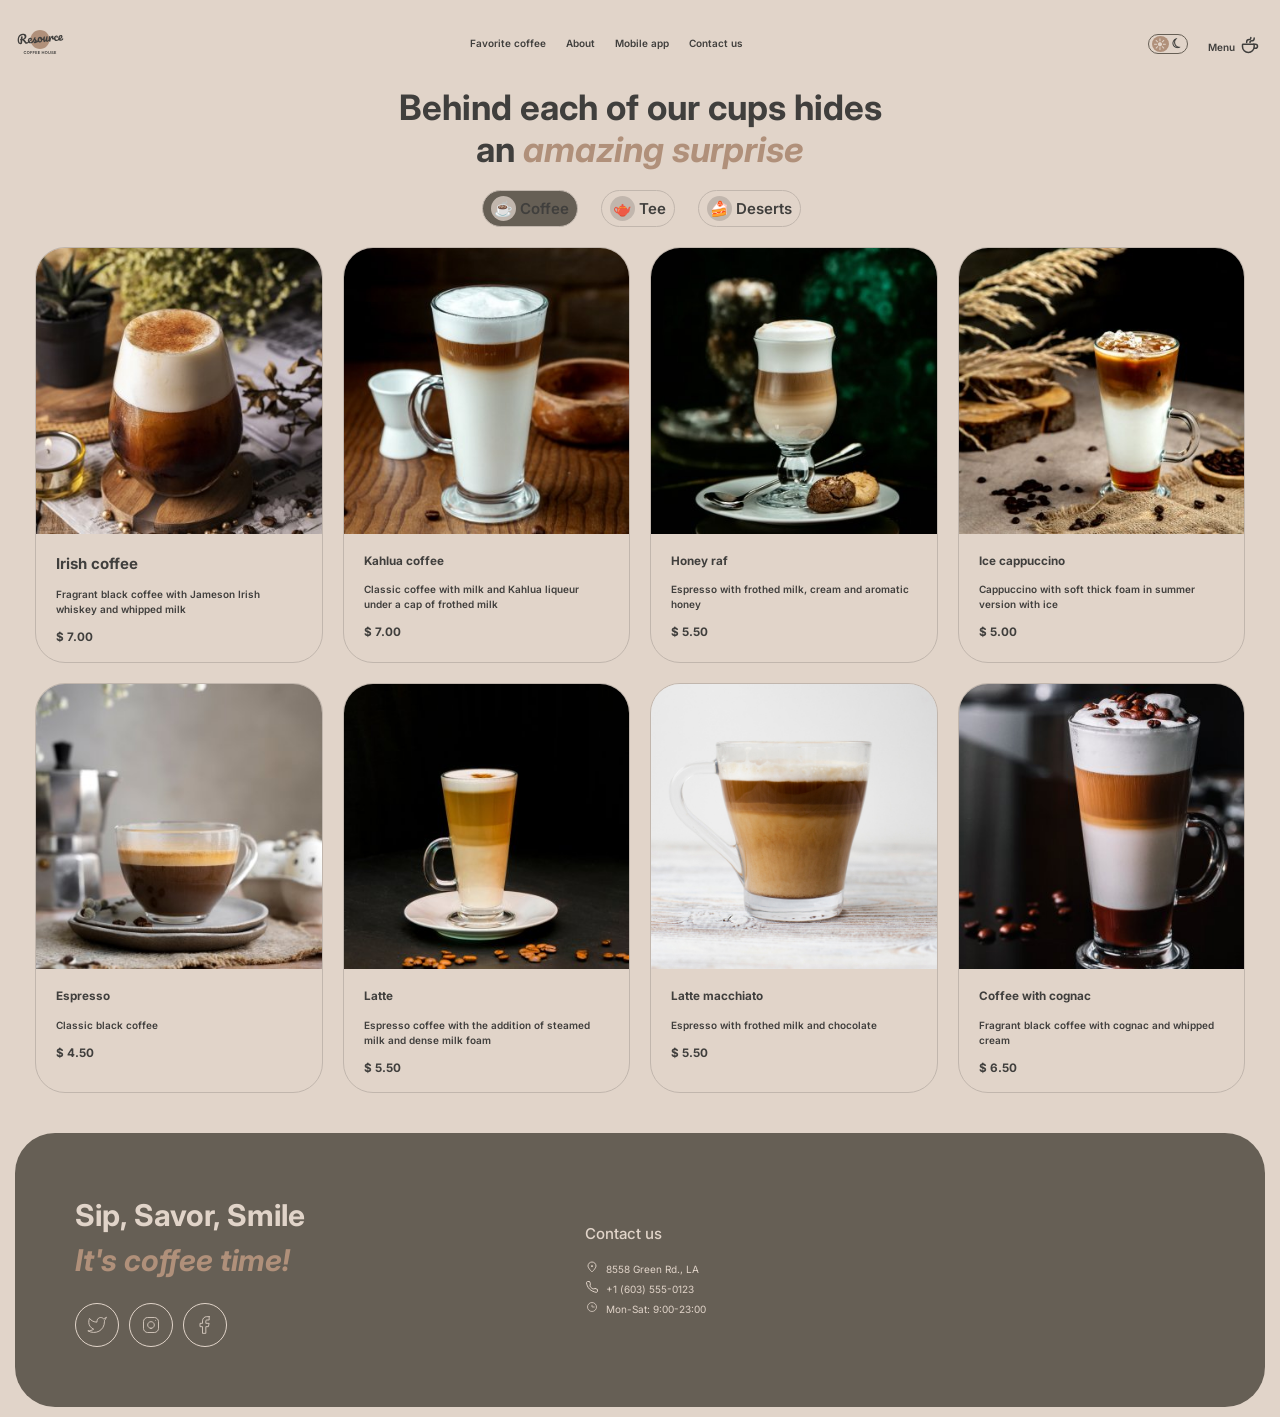
==== pages/menu.html @ b2b1013a "fix: W3 validation" ====
<!DOCTYPE html>
<html lang="en">

<head>
  <meta charset="UTF-8">
  <meta name="viewport" content="width=device-width, initial-scale=1.0">

  <link rel="icon" sizes="32x32" href="../favicon.png" type="image/svg+xml">

  <link rel="alternate icon" href="../favicon.png" type="image/x-icon">

  <link rel="apple-touch-icon" sizes="52x52" href="../assets/icons/apple-touch-icon.png">

  <link href="https://fonts.googleapis.com/css?family=Inter" rel="stylesheet" type="text/css">
  <link rel="stylesheet" href="style.css">

  <script src="../js/theme.js" defer></script>
  <script src="index.js" defer></script>

  <title>Landing page menu</title>
  <script>
    if (localStorage.getItem('site-theme') === 'dark') {
      document.documentElement.classList.add('dark-theme');
    }
  </script>
</head>

<body>

  <header class="header">
    <input type="checkbox" id="mobile-menu-bth" class="menu__mobile--input">

    <label for="mobile-menu-bth" class="menu__mobile--btn">
      <span class="menu__mobile--icon">&nbsp;</span>
    </label>
    <span class="menu__mobile--background">&nbsp;</span>

    <div class="header__container">
      <div class="logo">
        <a href="../index.html" class="logo__icon" aria-label="Logo"></a>
      </div>
      <nav class="nav">
        <ul class="nav__list">
          <li><a href="../index.html#favorite">Favorite coffee</a></li>
          <li><a href="../index.html#about">About</a></li>
          <li><a href="../index.html#mobile">Mobile app</a></li>
          <li><a href="#contact">Contact us</a></li>
        </ul>

      </nav>
      <div class="header__button__container">
        <div class="theme-switcher">
          <input type="checkbox" id="theme-toggle" class="theme-switcher__input">
          <label for="theme-toggle" class="theme-switcher__label">
            <span class="theme-switcher__icon theme-switcher__icon--sun">
              &#9728;
            </span>
            <span class="theme-switcher__icon theme-switcher__icon--moon">
              &#9789;
            </span>
          </label>
        </div>

        <a href="../pages/menu.html" class="btn-menu">Menu</a>
      </div>
    </div>
  </header>

  <main>
    <section class="menu">
      <h1 class="u-text-xl menu--title">
        Behind each of our cups hides an
        <span class="u-accent">amazing surprise</span>
      </h1>

      <nav class="menu__nav">
        <ul class="menu__nav--list" id="menu-nav">
          <li class="menu__nav--item">
            <input id="coffee-btn" type="radio" name="menu" checked class="menu__nav--input">
            <label for="coffee-btn" class="menu__nav--label">
              <span class="nav-icon">&#9749;</span>
              <span class="nav-text">Coffee</span>
            </label>
          </li>
          <li class="menu__nav--item">
            <input id="tee-btn" type="radio" name="menu" class="menu__nav--input">
            <label for="tee-btn" class="menu__nav--label">
              <span class="nav-icon">&#129750;</span>
              <span class="nav-text">Tee</span>
            </label>
          </li>
          <li class="menu__nav--item">
            <input id="desert-btn" type="radio" name="menu" class="menu__nav--input">
            <label for="desert-btn" class="menu__nav--label">
              <span class="nav-icon">&#127856;</span>
              <span class="nav-text">Deserts</span>
            </label>
          </li>
        </ul>
      </nav>

      <div class="menu__container">
        <div class="menu__list" id="coffee-list">
          <ul class="cards--list">
            <li class="card">
              <img src="../assets/images/coffee-1.jpg" alt="coffee image 1" loading="lazy" class="card--img">
              <div class="text--container">
                <h2 class="card--name">
                  Irish coffee
                </h2>
                <p class="card--description">
                  Fragrant black coffee with Jameson Irish whiskey and whipped milk
                </p>
                <h3 class="card--price">$ 7.00</h3>
              </div>
            </li>

            <li class="card">
              <img src="../assets/images/coffee-2.jpg" alt="coffee image 2" loading="lazy" class="card--img">

              <div class="text--container">
                <h3 class="card--name">
                  Kahlua coffee
                </h3>
                <p class="card--description">
                  Classic coffee with milk and Kahlua liqueur under a cap of frothed milk
                </p>
                <h3 class="card--price">$ 7.00</h3>
              </div>
            </li>

            <li class="card">
              <img src="../assets/images/coffee-3.jpg" alt="coffee image 3" loading="lazy" class="card--img">
              <div class="text--container">
                <h3 class="card--name">
                  Honey raf
                </h3>
                <p class="card--description">
                  Espresso with frothed milk, cream and aromatic honey
                </p>
                <h3 class="card--price">$ 5.50</h3>
              </div>
            </li>

            <li class="card">
              <img src="../assets/images/coffee-4.jpg" alt="coffee image 4" loading="lazy" class="card--img">
              <div class="text--container">
                <h3 class="card--name">
                  Ice cappuccino
                </h3>
                <p class="card--description">
                  Cappuccino with soft thick foam in summer version with ice
                </p>
                <h3 class="card--price">$ 5.00</h3>
              </div>
            </li>

            <li class="card">
              <img src="../assets/images/coffee-5.jpg" alt="coffee image 5" loading="lazy" class="card--img">
              <div class="text--container">
                <h3 class="card--name">
                  Espresso
                </h3>
                <p class="card--description">
                  Classic black coffee
                </p>
                <h3 class="card--price">$ 4.50</h3>
              </div>
            </li>

            <li class="card">
              <img src="../assets/images/coffee-6.jpg" alt="coffee image 6" loading="lazy" class="card--img">
              <div class="text--container">
                <h3 class="card--name">
                  Latte
                </h3>
                <p class="card--description">
                  Espresso coffee with the addition of steamed milk and dense milk foam
                </p>
                <h3 class="card--price">$ 5.50</h3>
              </div>
            </li>

            <li class="card">
              <img src="../assets/images//coffee-7.jpg" alt="coffee image 7" loading="lazy" class="card--img">
              <div class="text--container">
                <h3 class="card--name">
                  Latte macchiato
                </h3>
                <p class="card--description">
                  Espresso with frothed milk and chocolate
                </p>
                <h3 class="card--price">$ 5.50</h3>
              </div>
            </li>

            <li class="card">
              <img src="../assets/images/coffee-8.jpg" alt="coffee image 8" loading="lazy" class="card--img">
              <div class="text--container">
                <h3 class="card--name">
                  Coffee with cognac
                </h3>
                <p class="card--description">
                  Fragrant black coffee with cognac and whipped cream
                </p>
                <h3 class="card--price">$ 6.50</h3>
              </div>
            </li>

          </ul>
        </div>
        <div class="menu__list" id="tee-list">
          <ul class="cards--list" id="cards-tee-list">
            <li class="card">
              <img src="../assets/images/tea-1.png" alt="Tee image 1" loading="lazy" class="card--img">
              <div class="text--container">
                <h3 class="card--name">
                  Moroccan
                </h3>
                <p class="card--description">
                  Fragrant black tea with the addition of tangerine, cinnamon, honey, lemon and mint
                </p>
                <h3 class="card--price">$ 4.50</h3>
              </div>
            </li>

            <li class="card">
              <img src="../assets/images/tea-2.png" alt="Tee image 2" loading="lazy" class="card--img">
              <div class="text--container">
                <h3 class="card--name">
                  Ginger
                </h3>
                <p class="card--description">
                  Original black tea with fresh ginger, lemon and honey
                </p>
                <h3 class="card--price">$ 5.00</h3>
              </div>
            </li>

            <li class="card">
              <img src="../assets/images/tea-3.png" alt="Tee image 3" loading="lazy" class="card--img">
              <div class="text--container">
                <h3 class="card--name">
                  Cranberry
                </h3>
                <p class="card--description">
                  Invigorating black tea with cranberry and honey
                </p>
                <h3 class="card--price">$ 5.50</h3>
              </div>
            </li>

            <li class="card">
              <img src="../assets/images/tea-4.png" alt="Tee image 4" loading="lazy" class="card--img">
              <div class="text--container">
                <h3 class="card--name">
                  Sea buckthorn
                </h3>
                <p class="card--description">
                  Toning sweet black tea with sea buckthorn, fresh thyme and cinnamon
                </p>
                <h3 class="card--price">$ 5.50</h3>
              </div>
            </li>

          </ul>
        </div>
        <div class="menu__list" id="desserts-list">
          <ul class="cards--list" id="cards-desserts-list">
            <li class="card">
              <img src="../assets/images/dessert-1.png" alt="Dessert image 1" loading="lazy" class="card--img">
              <div class="text--container">
                <h3 class="card--name">
                  Marble cheesecake
                </h3>
                <p class="card--description">
                  Philadelphia cheese with lemon zest on a light sponge cake and red currant jam
                </p>
                <h3 class="card--price">$ 3.50</h3>
              </div>
            </li>

            <li class="card">
              <img src="../assets/images/dessert-2.png" alt="Dessert image 2" loading="lazy" class="card--img">
              <div class="text--container">
                <h3 class="card--name">
                  Red velvet
                </h3>
                <p class="card--description">
                  Layer cake with cream cheese frosting
                </p>
                <h3 class="card--price">$ 4.00</h3>
              </div>
            </li>

            <li class="card">
              <img src="../assets/images/dessert-3.png" alt="Dessert image 3" loading="lazy" class="card--img">
              <div class="text--container">
                <h3 class="card--name">
                  Cheesecakes
                </h3>
                <p class="card--description">
                  Soft cottage cheese pancakes with sour cream and fresh berries and sprinkled with powdered sugar
                </p>
                <h3 class="card--price">$ 4.50</h3>
              </div>
            </li>

            <li class="card">
              <img src="../assets/images/dessert-4.png" alt="Dessert image 4" loading="lazy" class="card--img">
              <div class="text--container">
                <h3 class="card--name">
                  Creme brulee
                </h3>
                <p class="card--description">
                  Delicate creamy dessert in a caramel basket with wild berries
                </p>
                <h3 class="card--price">$ 4.00</h3>
              </div>
            </li>

            <li class="card">
              <img src="../assets/images/dessert-5.png" alt="Dessert image 5" loading="lazy" class="card--img">
              <div class="text--container">
                <h3 class="card--name">
                  Pancakes
                </h3>
                <p class="card--description">
                  Tender pancakes with strawberry jam and fresh strawberries
                </p>
                <h3 class="card--price">$ 4.50</h3>
              </div>
            </li>

            <li class="card">
              <img src="../assets/images/dessert-6.png" alt="Dessert image 6" loading="lazy" class="card--img">
              <div class="text--container">
                <h3 class="card--name">
                  Honey cake
                </h3>
                <p class="card--description">
                  Classic honey cake with delicate custard
                </p>
                <h3 class="card--price">$ 4.50</h3>
              </div>
            </li>

            <li class="card">
              <img src="../assets/images/dessert-7.png" alt="Dessert image 7" loading="lazy" class="card--img">
              <div class="text--container">
                <h3 class="card--name">
                  Chocolate cake
                </h3>
                <p class="card--description">
                  Cake with hot chocolate filling and nuts with dried apricots
                </p>
                <h3 class="card--price">$ 5.50</h3>
              </div>
            </li>

            <li class="card">
              <img src="../assets/images/dessert-8.png" alt="Dessert image 8" loading="lazy" class="card--img">
              <div class="text--container">
                <h3 class="card--name">
                  Black forest
                </h3>
                <p class="card--description">
                  A combination of thin sponge cake with cherry jam and light chocolate mousse
                </p>
                <h3 class="card--price">$ 6.50</h3>
              </div>
            </li>

          </ul>
        </div>
        <button class="btn load--more" type="button" id="load-more">
          <span>
            &nbsp;
          </span>
        </button>
      </div>
    </section>

    <section class="modal__container" id="modal-container">
      <span class="modal__background">&nbsp;</span>
      <div id="modal" class="modal">
        <img class="modal-img" src="../assets/images/dessert-7.png" loading="lazy" alt="Dessert img">
        <div class="modal__description">
          <h2 class="u-text-l modal--title"> Black forest</h2>
          <p class="u-text-m modal-text">A combination of thin sponge cake with cherry jam and light chocolate mousse
          </p>

          <div class="size">
            <p class="u-text-m size-title">Size</p>
            <div class="size-buttons">
              <input type="radio" name="size" id="small-size" class="modal__radio-btn" checked>
              <label for="small-size" class="modal__radio-label">
                <span class="value">s</span>
                <span class="type">
                  200 ml
                </span>
              </label>
              <input type="radio" name="size" id="medium-size" class="modal__radio-btn">
              <label for="medium-size" class="modal__radio-label">
                <span class="value">m</span>
                <span class="type">300 ml</span>
              </label>
              <input type="radio" name="size" id="large-size" class="modal__radio-btn">
              <label for="large-size" class="modal__radio-label">
                <span class="value">l</span>
                <span class="type">400 ml</span>
              </label>
            </div>
          </div>

          <div class="addtives">
            <p class="u-text-m additives-title">Additives</p>
            <div class="additives-buttons">
              <input type="radio" name="additives" id="sugar" class="modal__radio-btn" checked>
              <label for="sugar" class="modal__radio-label">
                <span class="value">1</span>
                <span class="type">Sugar</span>
              </label>
              <input type="radio" name="additives" id="lemon" class="modal__radio-btn">
              <label for="lemon" class="modal__radio-label">
                <span class="value">2</span>
                <span class="type">Lemon</span>
              </label>
              <input type="radio" name="additives" id="syrup" class="modal__radio-btn">
              <label for="syrup" class="modal__radio-label">
                <span class="value">3</span>
                <span class="type">Syrup</span>
              </label>
            </div>
          </div>

          <div class="total">
            <h2 class="u-text-l totla--title">Total:</h2>
            <h2 class="u-text-l total--price">$3.50</h2>
          </div>

          <div class="info">
            <span class="info-mark">i</span>
            <p class="info--text">
              The cost is not final. Download our mobile app to see the final price and place your order. Earn loyalty
              points and enjoy your favorite coffee with up to 20% discount.
            </p>
          </div>
          <button class="bth btn-close">Close</button>
        </div>

      </div>
    </section>
  </main>



  <footer class="footer" id="footer">
    <div class="footer__container" id="contact">
      <div class="footer__brand">
        <div class="footer__slogan">
          <h2 class="footer__title"> Sip, Savor, Smile</h2>
          <h2 class="footer__title">
            <strong class="u-accent">It's coffee time!</strong>
          </h2>
        </div>
        <div class="footer__socials">
          <a href="https://twitter.com" target="_blank" class="footer__socials--twitter" aria-label="Twitter"></a>

          <a href="https://instagram.com" target="_blank" class="footer__socials--instagram" aria-label="Instagram"></a>

          <a href="https://facebook.com" target="_blank" class="footer__socials--facebook" aria-label="Facebook"></a>
        </div>
      </div>

      <div class="footer__contacts">
        <h3 class="footer__contacts--title">Contact us</h3>

        <div class="footer__contacts--list">
          <a href="https://maps.app.goo.gl/gk7T9Ak3BX2JQmJ17" target="_blank" class="footer__contacts--map">
            <span class="contact">8558 Green Rd., LA</span>
          </a>

          <a href="tel:+16035550123" class="footer__contacts--tel">
            <span class="contact">+1 (603) 555-0123</span>
          </a>

          <h3 class="footer__contacts--time">
            <span class="contact">Mon-Sat: 9:00-23:00</span>
          </h3>
        </div>
      </div>
    </div>
  </footer>
</body>

</html>
---- pages/style.css ----
@import "../css/reset.css";

@import "../css/variables.css";
@import "../css/utilities.css";
@import "../css/layout.css";


@import "../css/header.css";

@import "../css/footer.css";

.menu {
  text-align: center;

  .menu--title {
    width: 40%;
    margin: 2rem auto;

    @media screen and (min-width: 1600px) {
      width: 30%;
    }

    @media screen and (max-width: 48em) {
      width: 60%;
    }

    @media screen and (max-width: 28em) {
      width: 80%;
    }
  }
}

.menu__nav--input {
  width: 0;
  opacity: 0;
  
  &:checked + .menu__nav--label {
    background-color: var(--color-bg-container);
  }
}

.menu__nav--label {
  display: inline-block;
  cursor: pointer;
  font-size: 1.5rem;
  padding: 1rem .8rem;
  border: 1px solid var(--color-border-primary);
  border-radius: 3rem;
  line-height: 1;

  .nav-icon {
    background-color: var(--color-border-primary);
    padding: .3rem;
    border-radius: 50%;
  }

  transition: all .3s;

  &:hover {
    transform: translateY(-.2rem);
  }

  &:active {
    transform: translateY(.5rem);
  }
}


.menu__nav--list {
  display: flex;
  justify-content: center;
  gap: 2rem;
}

.menu__container {
  display: flex;
  overflow: hidden;
  margin-top: 2rem;
  margin-bottom: 4rem;
  position: relative;
}

.menu__list {
  display: flex;
  justify-content: center;
  align-items: flex-start;
  flex: 1 0 100%;

  .cards--list {
    display: flex;
    flex-wrap: wrap;
    align-content: flex-start;
    justify-content: center;
    width: 100%;
    gap: 2rem;
  }
}

.cards--list:nth-child(n) {
  @media screen and (max-width: 48em) {
    visibility: hidden;
  }
}

.card {
  width: 23%;
  border: 1px solid var(--color-border-primary);
  border-radius: 3rem;
  overflow: hidden;
  text-align: start;

  @media screen and (max-width: 48em) {
    width: 48%;
  }

  @media screen and (max-width: 33em) {
    width: auto;
  }
}

.card--img {
  width: 100%;
  object-fit: cover;
}

.text--container {
  display: flex;
  flex-direction: column;
  padding: 1.5rem 2rem;
  gap: 1.2rem
}

.item--name {
  font-size: 1.4rem;
}

.item--description {
  font-size: 1rem;
  font-weight: 400;
}

.load--more {
  display: none;

  @media screen and (max-width: 48em) {
    display: inline-block;
    position: absolute;
    width: 5rem;
    height: 5rem;
    bottom: 1rem;
    right: 50%;
    transform: translateX(50%);
    border: 1px solid var(--color-border-primary);
    border-radius: 100%;
    
    span {
      display: inline-block;
      width: 2.5rem;
      height: 2.5rem;
      border: 1px solid var(--color-border-primary);
      border-radius: 100%;
    
    }
    
    :hover {
      background-color: var(--color-bg-container);
    }
  }
}

.modal__container {
  display: none;
}
.modal__background {
  position: fixed;
  z-index: 1000;
  top: 0;
  left: 0;
  min-width: 100%;
  min-height: 100%;
  background-color: var(--color-bg-overlay);
}

.modal {
  position: fixed;
  z-index: 1001;
  top: 50%;
  left: 50%;
  background-color: var(--color-bg-container);
  max-width: 50%;
  max-height: 100%;
  transform: translate(-50%, -50%);
  border-radius: 2rem;
  overflow: hidden;
  box-shadow: .1rem .2rem .8rem var(--color-text-primary);
  padding: 1.6rem;
  display: flex;
  align-items: flex-start;
  gap: 1.6rem
}

.modal-img {
  display: inline-block;
  border-radius: 2rem;
  max-width: 40%;
  @media  screen and (max-width: 45em) {
    display: none;    
  }
}


.modal__description {
  display: flex;
  flex-direction: column;
  gap: 2rem;
}

.size-buttons,
.additives-buttons {
  display: flex;
  flex-wrap: wrap;
  width:100%;
  gap: 1.4rem;
  margin-top: 1.2rem

}

.modal__radio-btn {
  width:0;
  opacity: 0;
  position: absolute;
  top: -100rem;

  &+.modal__radio-label {
    display: flex;
    gap: 1.6rem;
    justify-content: space-around;
    align-items: center;
    line-height: 2;
    padding: 1.2rem;
    padding-left: .5rem;
    min-width: min-content;
    max-width: max-content;
    height: 4rem;
    border: 1px solid var(--color-border-primary);
    border-radius: 2rem;
    cursor: pointer;

    .value, .type {
      display: inline-block;
      font-size: 1.4rem;
      text-align: center;
      text-wrap: nowrap;
    }

    .value {
      text-transform: uppercase;
      width: 3rem;
      border-radius: 50%;
      background-color: var(--color-border-primary);
    }
  } 
  &:checked +.modal__radio-label {
    background-color: var(--color-bg-page);

    & .type {color:var(--color-text-inverse);}
    .value {background-color: var(--color-border-primary);}
  }
}

.total {
  display: flex;
  justify-content: space-between;
  border-bottom: 1px solid var(--color-border-primary);
  padding-bottom: 2rem;
}

.info {
  display: flex;
  margin-bottom: 1.2rem;
  gap: 1rem;

  .info-mark {
    display: inline-block;
    border: 1px solid var(--color-border-primary);
    border-radius: 100%;
    margin-top: -1rem;
    align-self: flex-start;
    display: inline-block;
    width: 4rem;
    height: 2.4rem;
    text-align: center;
    font-size: 1.4rem;
  }

  .info-text {
    font-size: 1.4rem;
    font-weight: 200;
  }
}

.btn-close {
  background-color: inherit;
  color:inherit;
  font-size: 1.6rem;
  font-weight: 600;
  border-radius: 3rem;
  height: 6rem;
  border: 2px solid var(--color-border-primary);
  transition: all .4s;

  &:hover{
    box-shadow: .2rem .3rem 2rem var(--color-border-primary);
    font-weight: 400;
  }

}
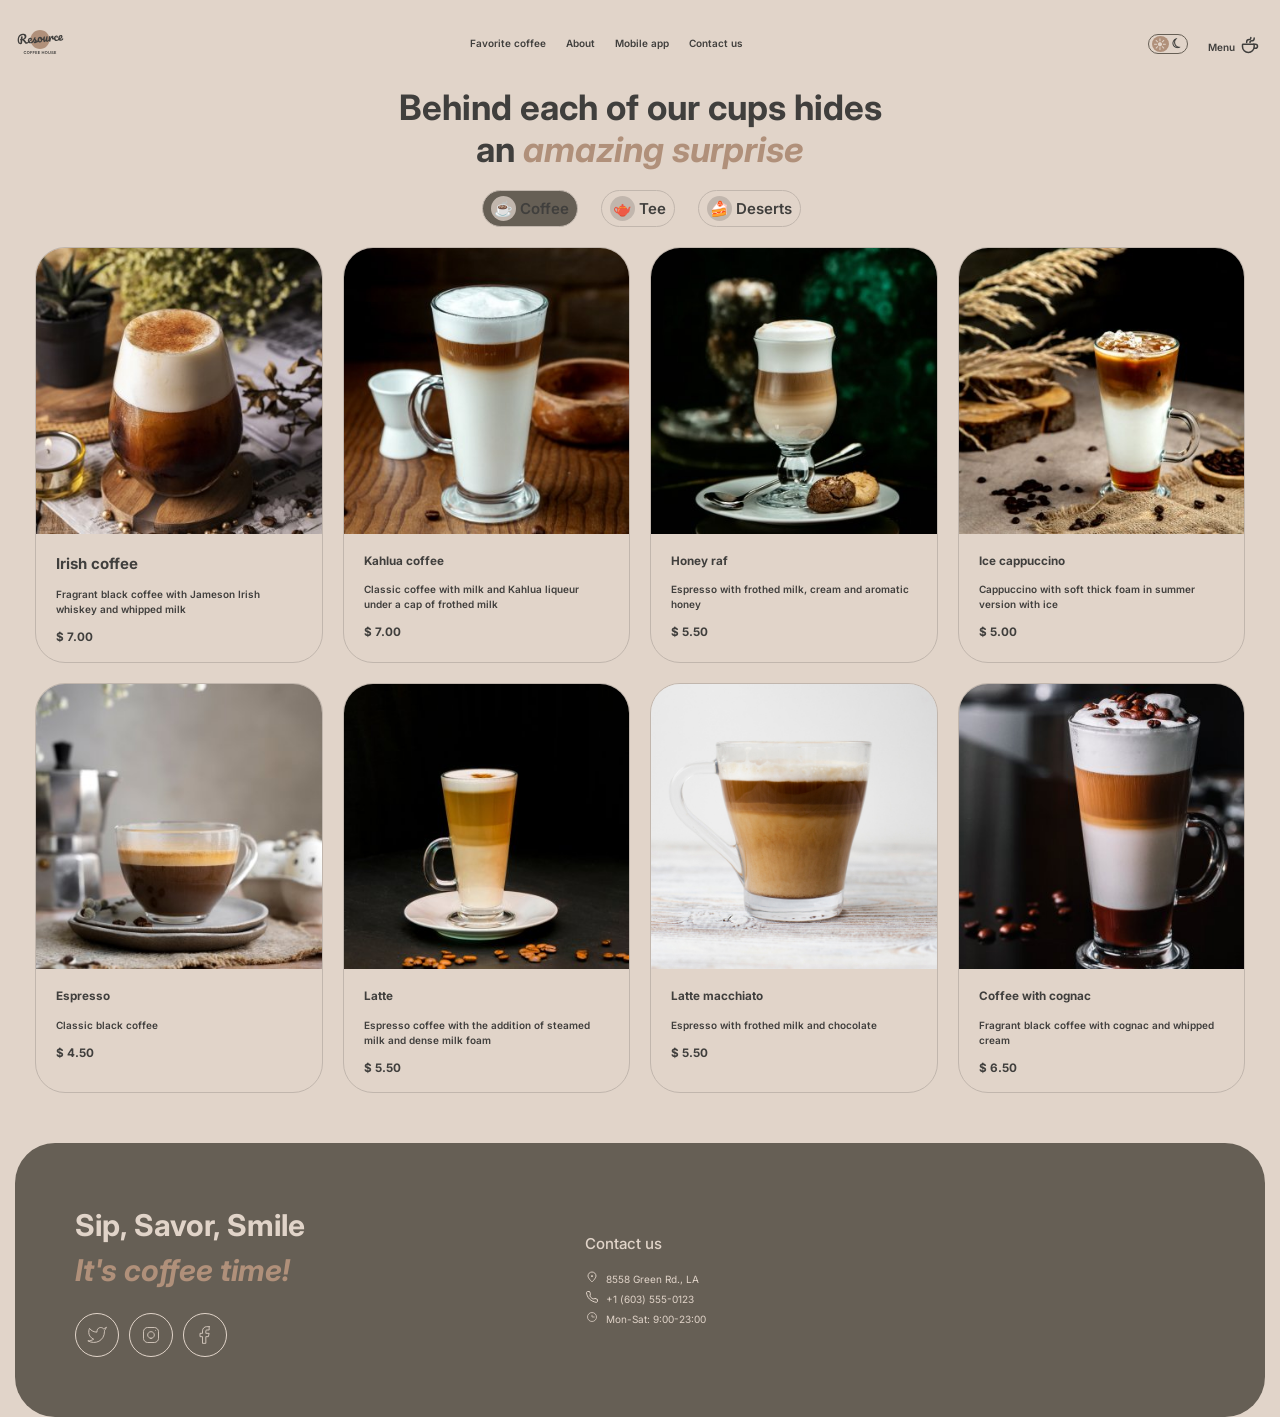
==== commit 7b80f2dc: "feat: implement menu category selection" ====
--- a/pages/menu.html
+++ b/pages/menu.html
@@ -15,7 +15,7 @@
   <link rel="stylesheet" href="style.css">
 
   <script src="../js/theme.js" defer></script>
-  <script src="index.js" defer></script>
+  <script src="../js/menu.js" defer></script>
 
   <title>Landing page menu</title>
   <script>
@@ -99,7 +99,7 @@
         </ul>
       </nav>
 
-      <div class="menu__container">
+      <div class="menu__container" id="menu__container">
         <div class="menu__list" id="coffee-list">
           <ul class="cards--list">
             <li class="card">
--- a/pages/style.css
+++ b/pages/style.css
@@ -74,10 +74,16 @@
 
 .menu__container {
   display: flex;
-  overflow: hidden;
+  overflow-x: auto;
+  scroll-behavior: smooth;
+  scrollbar-width: none; 
   margin-top: 2rem;
   margin-bottom: 4rem;
   position: relative;
+
+  &::-webkit-scrollbar {
+    display: none;
+  }
 }
 
 .menu__list {
@@ -96,9 +102,11 @@
   }
 }
 
-.cards--list:nth-child(n) {
+.cards--list > .card:nth-child(n+4) {
   @media screen and (max-width: 48em) {
     visibility: hidden;
+    width: 0;
+    height: 0;
   }
 }
 
@@ -108,6 +116,12 @@
   border-radius: 3rem;
   overflow: hidden;
   text-align: start;
+  cursor: pointer;
+  transition: all .2s;
+
+  &:hover {
+    transform: scale(.9);
+  }
 
   @media screen and (max-width: 48em) {
     width: 48%;
@@ -147,7 +161,7 @@
     position: absolute;
     width: 5rem;
     height: 5rem;
-    bottom: 1rem;
+    bottom: 0;
     right: 50%;
     transform: translateX(50%);
     border: 1px solid var(--color-border-primary);
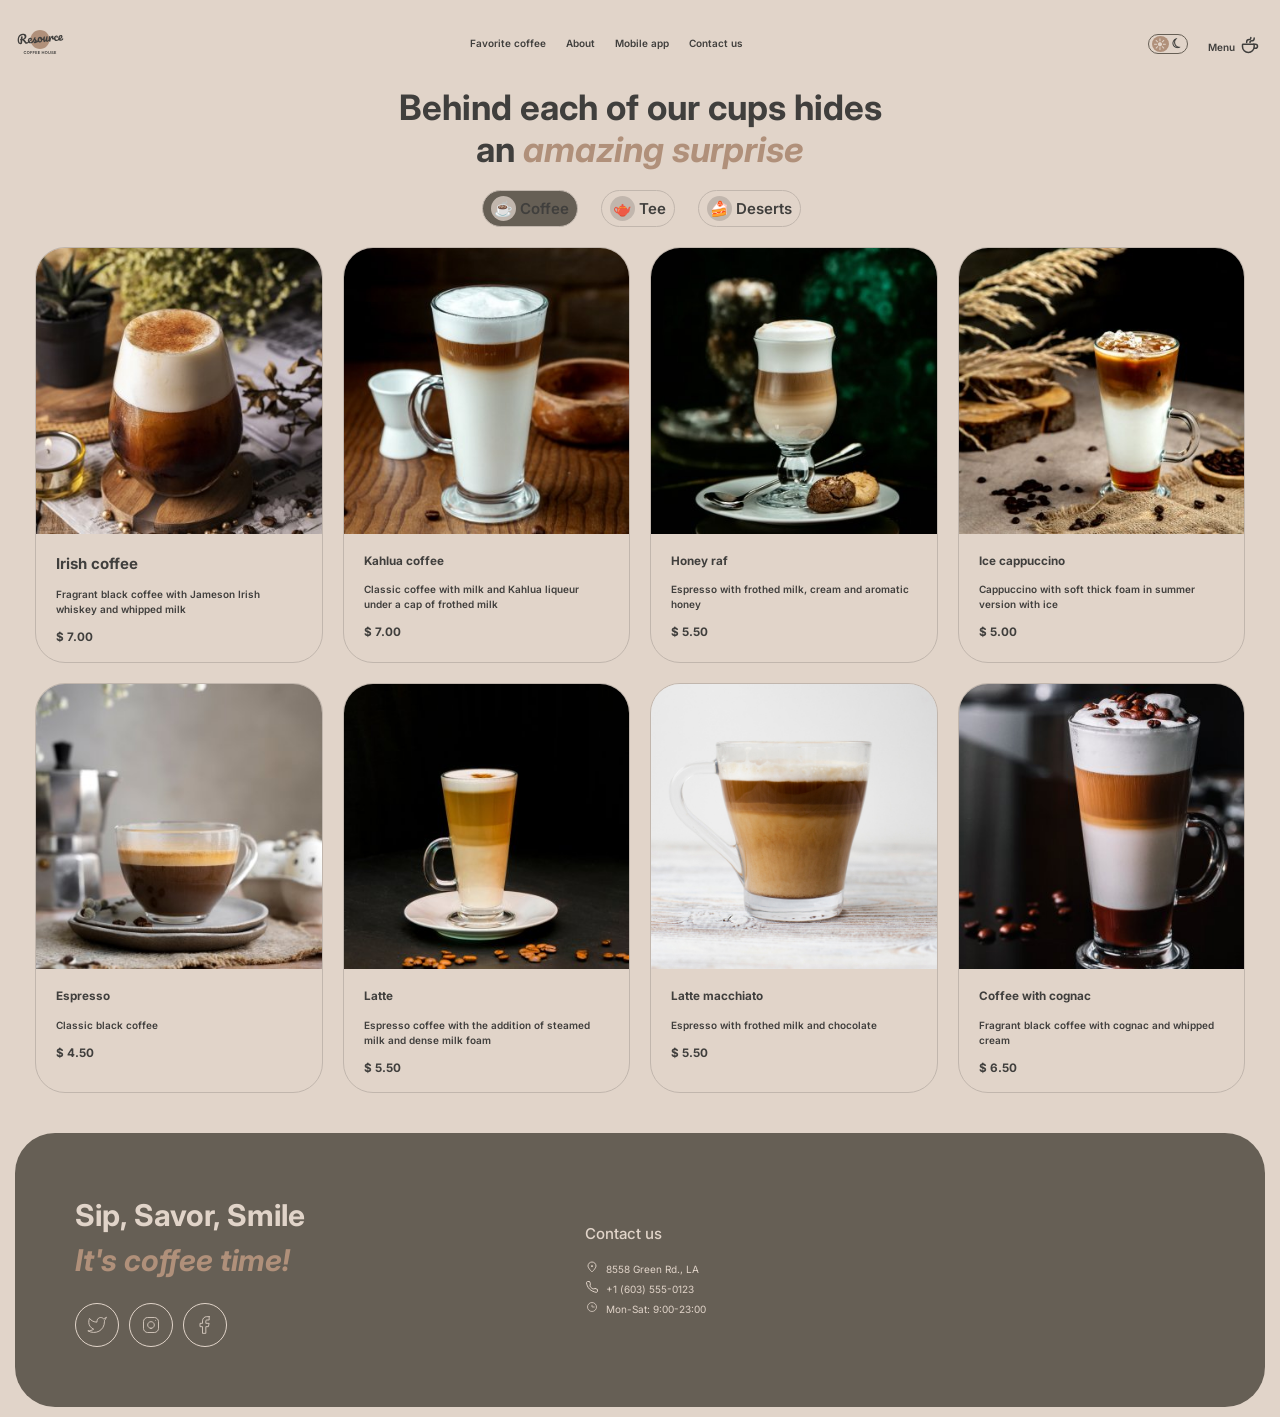
==== commit 6c22419c: "feat: implement modal" ====
--- a/pages/menu.html
+++ b/pages/menu.html
@@ -99,7 +99,7 @@
         </ul>
       </nav>
 
-      <div class="menu__container" id="menu__container">
+      <div class="menu__container" id="menu-container">
         <div class="menu__list" id="coffee-list">
           <ul class="cards--list">
             <li class="card">
@@ -381,8 +381,8 @@
       </div>
     </section>
 
-    <section class="modal__container" id="modal-container">
-      <span class="modal__background">&nbsp;</span>
+    <section class="modal__container is-hidden" id="modal-container">
+      <span class="modal__background" id="modal-bg">&nbsp;</span>
       <div id="modal" class="modal">
         <img class="modal-img" src="../assets/images/dessert-7.png" loading="lazy" alt="Dessert img">
         <div class="modal__description">
@@ -446,7 +446,7 @@
               points and enjoy your favorite coffee with up to 20% discount.
             </p>
           </div>
-          <button class="bth btn-close">Close</button>
+          <button class="bth btn-close" id="close-modal">Close</button>
         </div>
 
       </div>
--- a/pages/style.css
+++ b/pages/style.css
@@ -182,9 +182,6 @@
   }
 }
 
-.modal__container {
-  display: none;
-}
 .modal__background {
   position: fixed;
   z-index: 1000;
@@ -200,7 +197,7 @@
   z-index: 1001;
   top: 50%;
   left: 50%;
-  background-color: var(--color-bg-container);
+  background-color: var(--color-bg-page);
   max-width: 50%;
   max-height: 100%;
   transform: translate(-50%, -50%);
@@ -275,7 +272,7 @@
     }
   } 
   &:checked +.modal__radio-label {
-    background-color: var(--color-bg-page);
+    background-color: var(--color-bg-container);
 
     & .type {color:var(--color-text-inverse);}
     .value {background-color: var(--color-border-primary);}
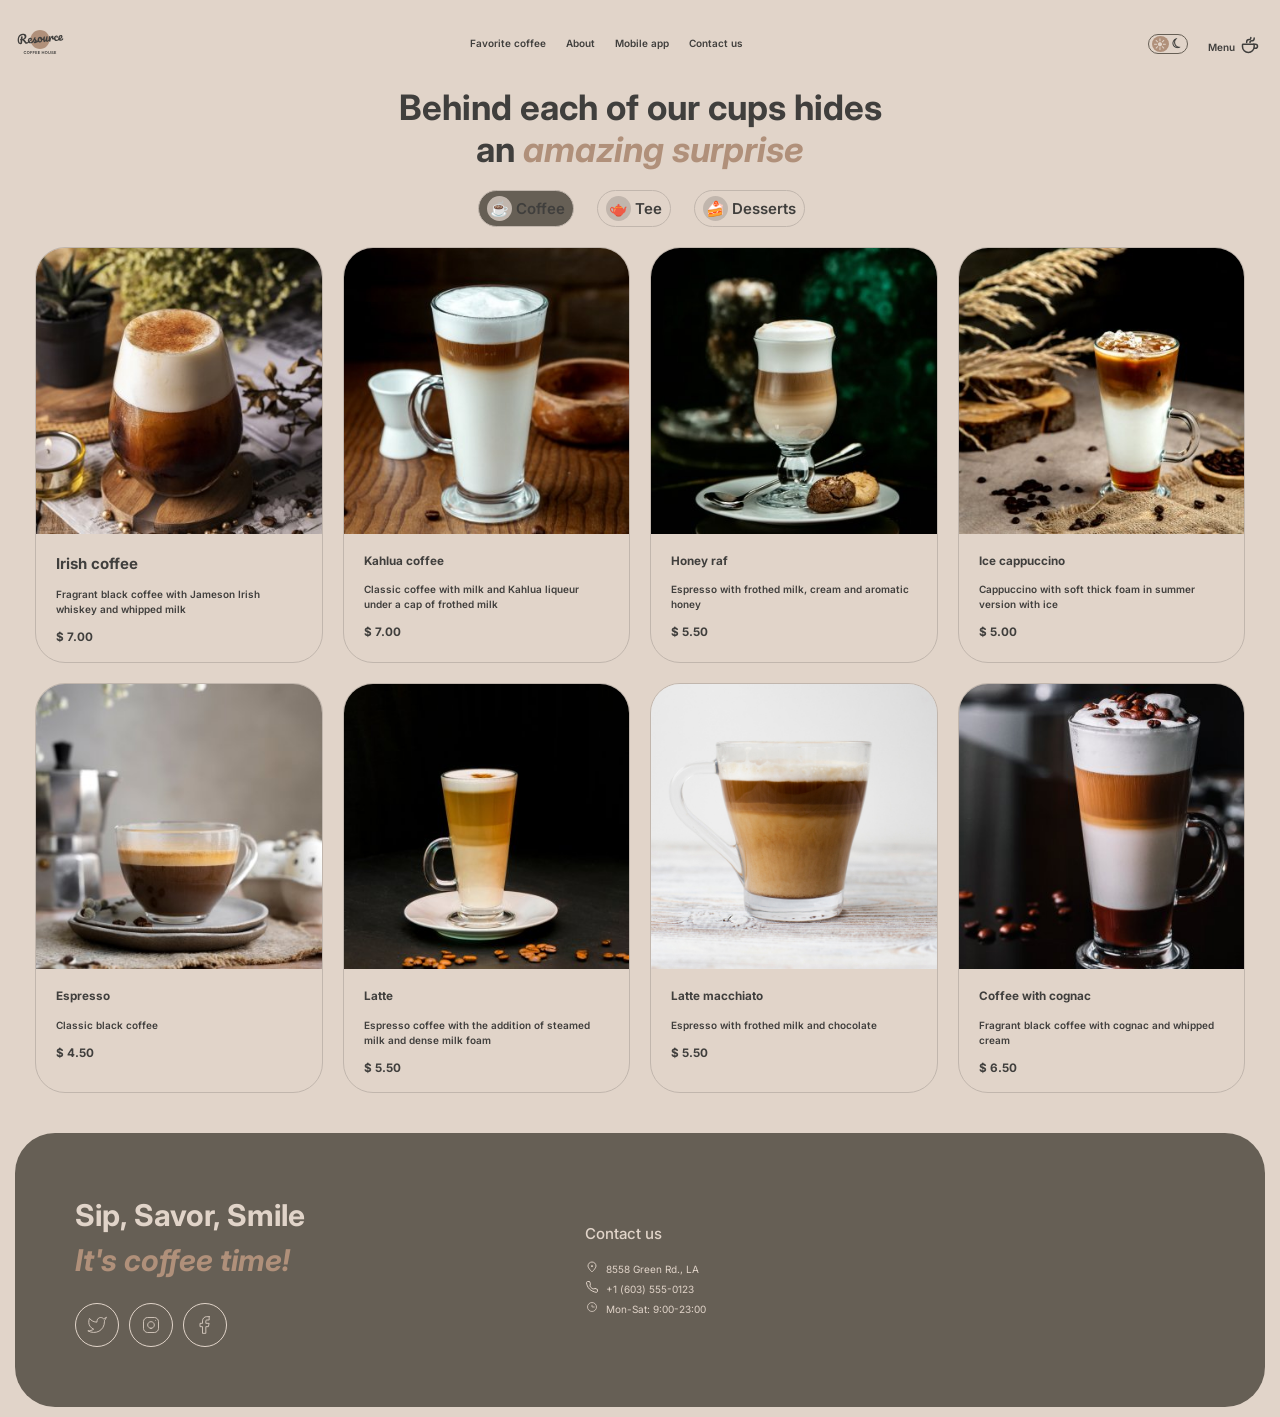
==== commit f12b0ffd: "fix: menu scroll" ====
--- a/pages/menu.html
+++ b/pages/menu.html
@@ -15,7 +15,7 @@
   <link rel="stylesheet" href="style.css">
 
   <script src="../js/theme.js" defer></script>
-  <script src="../js/menu.js" defer></script>
+  <script src="../js/menu.js" type="module" defer></script>
 
   <title>Landing page menu</title>
   <script>
@@ -40,7 +40,7 @@
         <a href="../index.html" class="logo__icon" aria-label="Logo"></a>
       </div>
       <nav class="nav">
-        <ul class="nav__list">
+        <ul class="nav__list" id="navigation">
           <li><a href="../index.html#favorite">Favorite coffee</a></li>
           <li><a href="../index.html#about">About</a></li>
           <li><a href="../index.html#mobile">Mobile app</a></li>
@@ -90,10 +90,10 @@
             </label>
           </li>
           <li class="menu__nav--item">
-            <input id="desert-btn" type="radio" name="menu" class="menu__nav--input">
-            <label for="desert-btn" class="menu__nav--label">
+            <input id="dessert-btn" type="radio" name="menu" class="menu__nav--input">
+            <label for="dessert-btn" class="menu__nav--label">
               <span class="nav-icon">&#127856;</span>
-              <span class="nav-text">Deserts</span>
+              <span class="nav-text">Desserts</span>
             </label>
           </li>
         </ul>
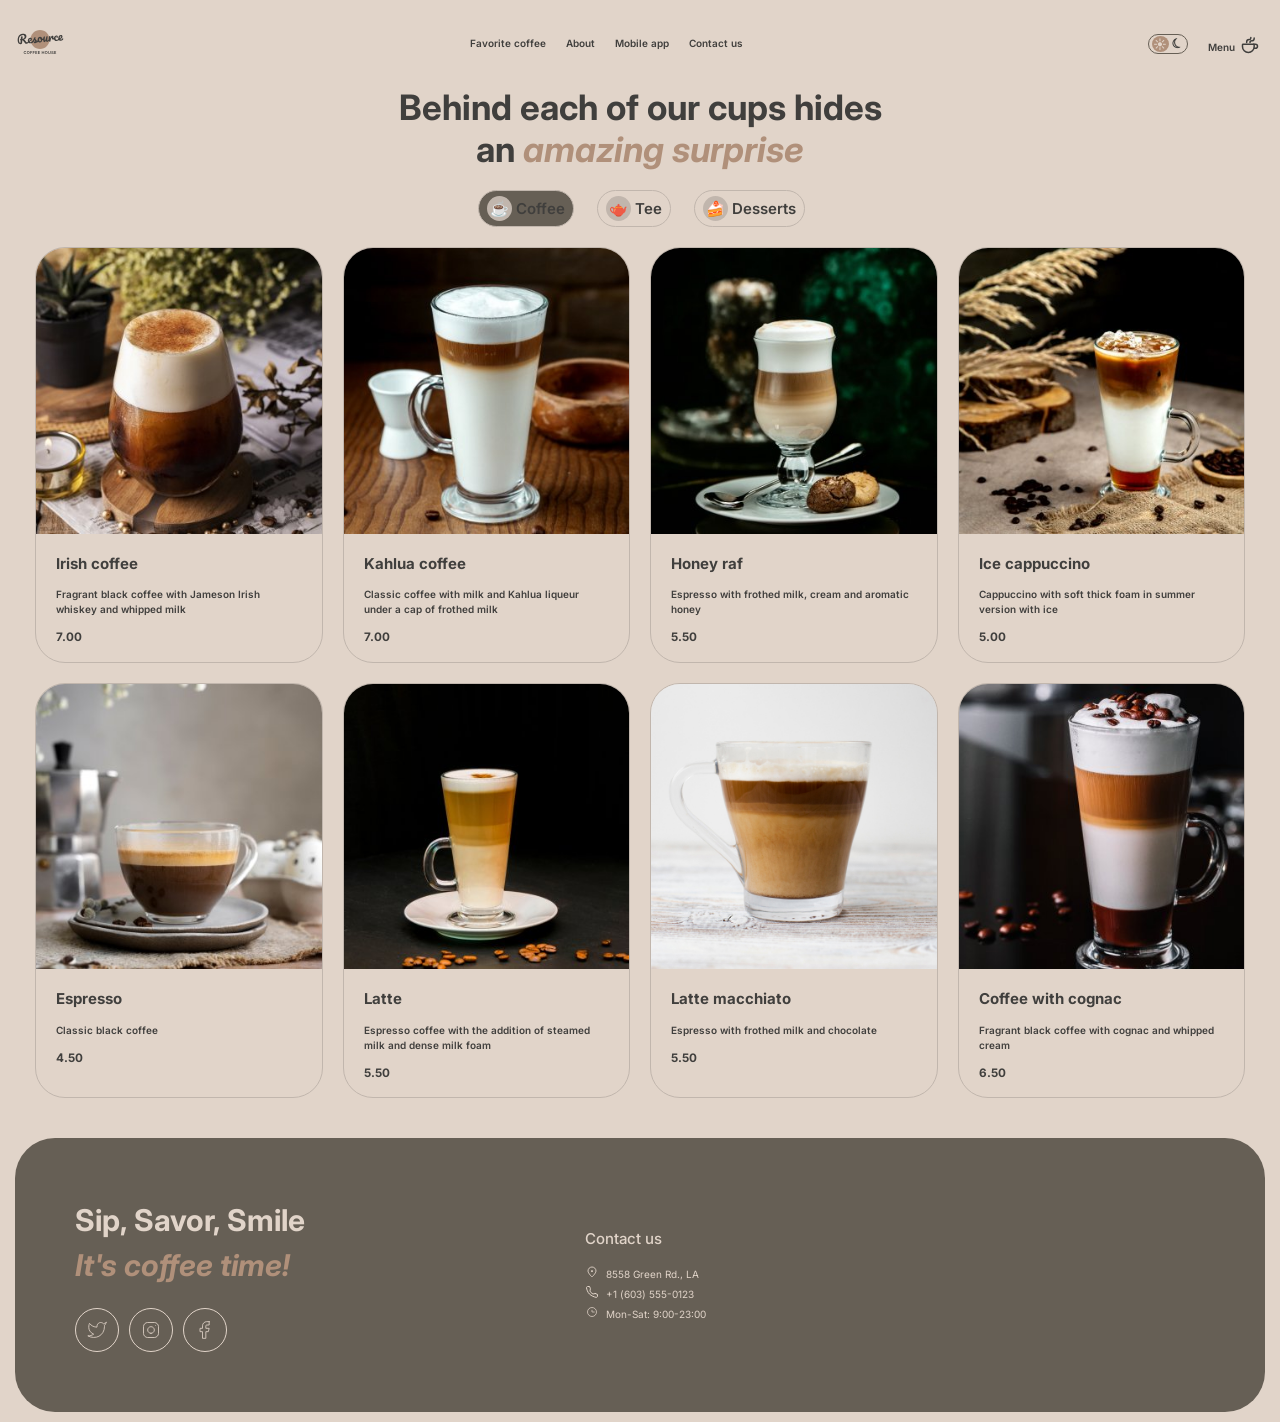
==== commit 41267ed8: "feat: implement loading and render data fron .json" ====
--- a/pages/menu.html
+++ b/pages/menu.html
@@ -100,279 +100,6 @@
       </nav>
 
       <div class="menu__container" id="menu-container">
-        <div class="menu__list" id="coffee-list">
-          <ul class="cards--list">
-            <li class="card">
-              <img src="../assets/images/coffee-1.jpg" alt="coffee image 1" loading="lazy" class="card--img">
-              <div class="text--container">
-                <h2 class="card--name">
-                  Irish coffee
-                </h2>
-                <p class="card--description">
-                  Fragrant black coffee with Jameson Irish whiskey and whipped milk
-                </p>
-                <h3 class="card--price">$ 7.00</h3>
-              </div>
-            </li>
-
-            <li class="card">
-              <img src="../assets/images/coffee-2.jpg" alt="coffee image 2" loading="lazy" class="card--img">
-
-              <div class="text--container">
-                <h3 class="card--name">
-                  Kahlua coffee
-                </h3>
-                <p class="card--description">
-                  Classic coffee with milk and Kahlua liqueur under a cap of frothed milk
-                </p>
-                <h3 class="card--price">$ 7.00</h3>
-              </div>
-            </li>
-
-            <li class="card">
-              <img src="../assets/images/coffee-3.jpg" alt="coffee image 3" loading="lazy" class="card--img">
-              <div class="text--container">
-                <h3 class="card--name">
-                  Honey raf
-                </h3>
-                <p class="card--description">
-                  Espresso with frothed milk, cream and aromatic honey
-                </p>
-                <h3 class="card--price">$ 5.50</h3>
-              </div>
-            </li>
-
-            <li class="card">
-              <img src="../assets/images/coffee-4.jpg" alt="coffee image 4" loading="lazy" class="card--img">
-              <div class="text--container">
-                <h3 class="card--name">
-                  Ice cappuccino
-                </h3>
-                <p class="card--description">
-                  Cappuccino with soft thick foam in summer version with ice
-                </p>
-                <h3 class="card--price">$ 5.00</h3>
-              </div>
-            </li>
-
-            <li class="card">
-              <img src="../assets/images/coffee-5.jpg" alt="coffee image 5" loading="lazy" class="card--img">
-              <div class="text--container">
-                <h3 class="card--name">
-                  Espresso
-                </h3>
-                <p class="card--description">
-                  Classic black coffee
-                </p>
-                <h3 class="card--price">$ 4.50</h3>
-              </div>
-            </li>
-
-            <li class="card">
-              <img src="../assets/images/coffee-6.jpg" alt="coffee image 6" loading="lazy" class="card--img">
-              <div class="text--container">
-                <h3 class="card--name">
-                  Latte
-                </h3>
-                <p class="card--description">
-                  Espresso coffee with the addition of steamed milk and dense milk foam
-                </p>
-                <h3 class="card--price">$ 5.50</h3>
-              </div>
-            </li>
-
-            <li class="card">
-              <img src="../assets/images//coffee-7.jpg" alt="coffee image 7" loading="lazy" class="card--img">
-              <div class="text--container">
-                <h3 class="card--name">
-                  Latte macchiato
-                </h3>
-                <p class="card--description">
-                  Espresso with frothed milk and chocolate
-                </p>
-                <h3 class="card--price">$ 5.50</h3>
-              </div>
-            </li>
-
-            <li class="card">
-              <img src="../assets/images/coffee-8.jpg" alt="coffee image 8" loading="lazy" class="card--img">
-              <div class="text--container">
-                <h3 class="card--name">
-                  Coffee with cognac
-                </h3>
-                <p class="card--description">
-                  Fragrant black coffee with cognac and whipped cream
-                </p>
-                <h3 class="card--price">$ 6.50</h3>
-              </div>
-            </li>
-
-          </ul>
-        </div>
-        <div class="menu__list" id="tee-list">
-          <ul class="cards--list" id="cards-tee-list">
-            <li class="card">
-              <img src="../assets/images/tea-1.png" alt="Tee image 1" loading="lazy" class="card--img">
-              <div class="text--container">
-                <h3 class="card--name">
-                  Moroccan
-                </h3>
-                <p class="card--description">
-                  Fragrant black tea with the addition of tangerine, cinnamon, honey, lemon and mint
-                </p>
-                <h3 class="card--price">$ 4.50</h3>
-              </div>
-            </li>
-
-            <li class="card">
-              <img src="../assets/images/tea-2.png" alt="Tee image 2" loading="lazy" class="card--img">
-              <div class="text--container">
-                <h3 class="card--name">
-                  Ginger
-                </h3>
-                <p class="card--description">
-                  Original black tea with fresh ginger, lemon and honey
-                </p>
-                <h3 class="card--price">$ 5.00</h3>
-              </div>
-            </li>
-
-            <li class="card">
-              <img src="../assets/images/tea-3.png" alt="Tee image 3" loading="lazy" class="card--img">
-              <div class="text--container">
-                <h3 class="card--name">
-                  Cranberry
-                </h3>
-                <p class="card--description">
-                  Invigorating black tea with cranberry and honey
-                </p>
-                <h3 class="card--price">$ 5.50</h3>
-              </div>
-            </li>
-
-            <li class="card">
-              <img src="../assets/images/tea-4.png" alt="Tee image 4" loading="lazy" class="card--img">
-              <div class="text--container">
-                <h3 class="card--name">
-                  Sea buckthorn
-                </h3>
-                <p class="card--description">
-                  Toning sweet black tea with sea buckthorn, fresh thyme and cinnamon
-                </p>
-                <h3 class="card--price">$ 5.50</h3>
-              </div>
-            </li>
-
-          </ul>
-        </div>
-        <div class="menu__list" id="desserts-list">
-          <ul class="cards--list" id="cards-desserts-list">
-            <li class="card">
-              <img src="../assets/images/dessert-1.png" alt="Dessert image 1" loading="lazy" class="card--img">
-              <div class="text--container">
-                <h3 class="card--name">
-                  Marble cheesecake
-                </h3>
-                <p class="card--description">
-                  Philadelphia cheese with lemon zest on a light sponge cake and red currant jam
-                </p>
-                <h3 class="card--price">$ 3.50</h3>
-              </div>
-            </li>
-
-            <li class="card">
-              <img src="../assets/images/dessert-2.png" alt="Dessert image 2" loading="lazy" class="card--img">
-              <div class="text--container">
-                <h3 class="card--name">
-                  Red velvet
-                </h3>
-                <p class="card--description">
-                  Layer cake with cream cheese frosting
-                </p>
-                <h3 class="card--price">$ 4.00</h3>
-              </div>
-            </li>
-
-            <li class="card">
-              <img src="../assets/images/dessert-3.png" alt="Dessert image 3" loading="lazy" class="card--img">
-              <div class="text--container">
-                <h3 class="card--name">
-                  Cheesecakes
-                </h3>
-                <p class="card--description">
-                  Soft cottage cheese pancakes with sour cream and fresh berries and sprinkled with powdered sugar
-                </p>
-                <h3 class="card--price">$ 4.50</h3>
-              </div>
-            </li>
-
-            <li class="card">
-              <img src="../assets/images/dessert-4.png" alt="Dessert image 4" loading="lazy" class="card--img">
-              <div class="text--container">
-                <h3 class="card--name">
-                  Creme brulee
-                </h3>
-                <p class="card--description">
-                  Delicate creamy dessert in a caramel basket with wild berries
-                </p>
-                <h3 class="card--price">$ 4.00</h3>
-              </div>
-            </li>
-
-            <li class="card">
-              <img src="../assets/images/dessert-5.png" alt="Dessert image 5" loading="lazy" class="card--img">
-              <div class="text--container">
-                <h3 class="card--name">
-                  Pancakes
-                </h3>
-                <p class="card--description">
-                  Tender pancakes with strawberry jam and fresh strawberries
-                </p>
-                <h3 class="card--price">$ 4.50</h3>
-              </div>
-            </li>
-
-            <li class="card">
-              <img src="../assets/images/dessert-6.png" alt="Dessert image 6" loading="lazy" class="card--img">
-              <div class="text--container">
-                <h3 class="card--name">
-                  Honey cake
-                </h3>
-                <p class="card--description">
-                  Classic honey cake with delicate custard
-                </p>
-                <h3 class="card--price">$ 4.50</h3>
-              </div>
-            </li>
-
-            <li class="card">
-              <img src="../assets/images/dessert-7.png" alt="Dessert image 7" loading="lazy" class="card--img">
-              <div class="text--container">
-                <h3 class="card--name">
-                  Chocolate cake
-                </h3>
-                <p class="card--description">
-                  Cake with hot chocolate filling and nuts with dried apricots
-                </p>
-                <h3 class="card--price">$ 5.50</h3>
-              </div>
-            </li>
-
-            <li class="card">
-              <img src="../assets/images/dessert-8.png" alt="Dessert image 8" loading="lazy" class="card--img">
-              <div class="text--container">
-                <h3 class="card--name">
-                  Black forest
-                </h3>
-                <p class="card--description">
-                  A combination of thin sponge cake with cherry jam and light chocolate mousse
-                </p>
-                <h3 class="card--price">$ 6.50</h3>
-              </div>
-            </li>
-
-          </ul>
-        </div>
         <button class="btn load--more" type="button" id="load-more">
           <span>
             &nbsp;
@@ -384,7 +111,7 @@
     <section class="modal__container is-hidden" id="modal-container">
       <span class="modal__background" id="modal-bg">&nbsp;</span>
       <div id="modal" class="modal">
-        <img class="modal-img" src="../assets/images/dessert-7.png" loading="lazy" alt="Dessert img">
+        <img class="modal-img" src="../assets/images/dessert-7.jpg" loading="lazy" alt="Dessert img">
         <div class="modal__description">
           <h2 class="u-text-l modal--title"> Black forest</h2>
           <p class="u-text-m modal-text">A combination of thin sponge cake with cherry jam and light chocolate mousse
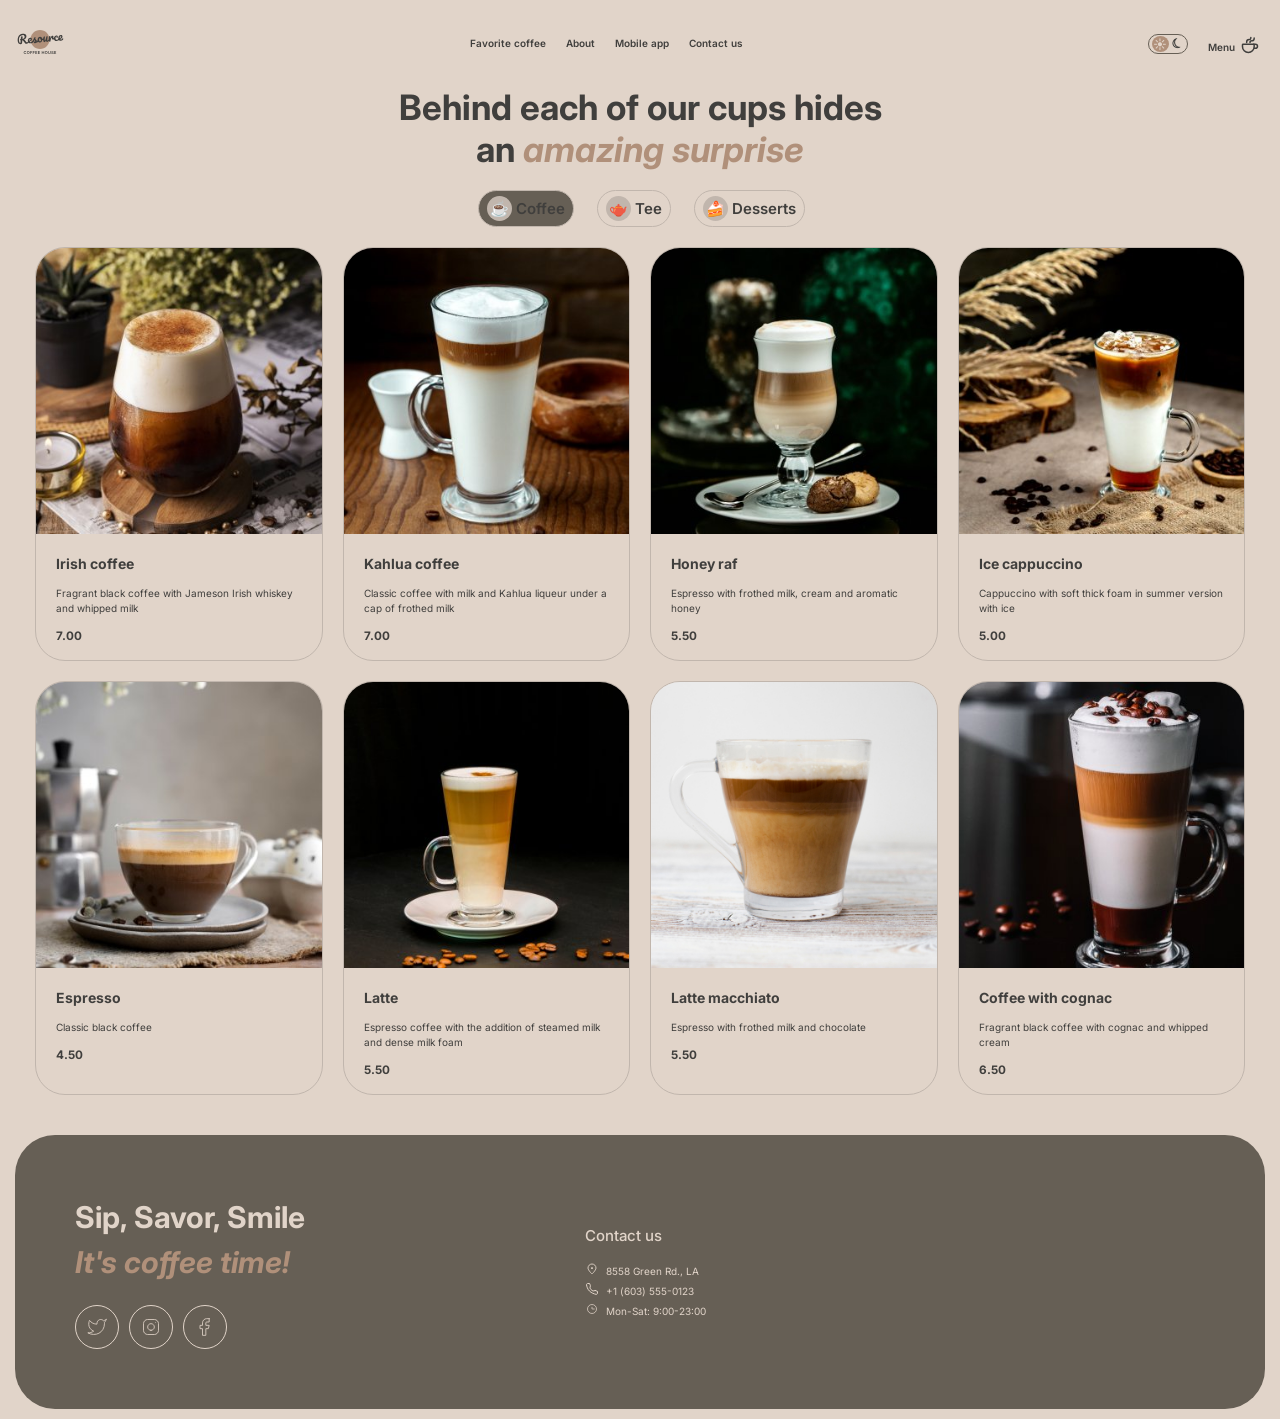
==== commit 7f736de8: "fix: implement correct modal data" ====
--- a/pages/menu.html
+++ b/pages/menu.html
@@ -111,70 +111,6 @@
     <section class="modal__container is-hidden" id="modal-container">
       <span class="modal__background" id="modal-bg">&nbsp;</span>
       <div id="modal" class="modal">
-        <img class="modal-img" src="../assets/images/dessert-7.jpg" loading="lazy" alt="Dessert img">
-        <div class="modal__description">
-          <h2 class="u-text-l modal--title"> Black forest</h2>
-          <p class="u-text-m modal-text">A combination of thin sponge cake with cherry jam and light chocolate mousse
-          </p>
-
-          <div class="size">
-            <p class="u-text-m size-title">Size</p>
-            <div class="size-buttons">
-              <input type="radio" name="size" id="small-size" class="modal__radio-btn" checked>
-              <label for="small-size" class="modal__radio-label">
-                <span class="value">s</span>
-                <span class="type">
-                  200 ml
-                </span>
-              </label>
-              <input type="radio" name="size" id="medium-size" class="modal__radio-btn">
-              <label for="medium-size" class="modal__radio-label">
-                <span class="value">m</span>
-                <span class="type">300 ml</span>
-              </label>
-              <input type="radio" name="size" id="large-size" class="modal__radio-btn">
-              <label for="large-size" class="modal__radio-label">
-                <span class="value">l</span>
-                <span class="type">400 ml</span>
-              </label>
-            </div>
-          </div>
-
-          <div class="addtives">
-            <p class="u-text-m additives-title">Additives</p>
-            <div class="additives-buttons">
-              <input type="radio" name="additives" id="sugar" class="modal__radio-btn" checked>
-              <label for="sugar" class="modal__radio-label">
-                <span class="value">1</span>
-                <span class="type">Sugar</span>
-              </label>
-              <input type="radio" name="additives" id="lemon" class="modal__radio-btn">
-              <label for="lemon" class="modal__radio-label">
-                <span class="value">2</span>
-                <span class="type">Lemon</span>
-              </label>
-              <input type="radio" name="additives" id="syrup" class="modal__radio-btn">
-              <label for="syrup" class="modal__radio-label">
-                <span class="value">3</span>
-                <span class="type">Syrup</span>
-              </label>
-            </div>
-          </div>
-
-          <div class="total">
-            <h2 class="u-text-l totla--title">Total:</h2>
-            <h2 class="u-text-l total--price">$3.50</h2>
-          </div>
-
-          <div class="info">
-            <span class="info-mark">i</span>
-            <p class="info--text">
-              The cost is not final. Download our mobile app to see the final price and place your order. Earn loyalty
-              points and enjoy your favorite coffee with up to 20% discount.
-            </p>
-          </div>
-          <button class="bth btn-close" id="close-modal">Close</button>
-        </div>
 
       </div>
     </section>
--- a/pages/style.css
+++ b/pages/style.css
@@ -33,8 +33,8 @@
 .menu__nav--input {
   width: 0;
   opacity: 0;
-  
-  &:checked + .menu__nav--label {
+
+  &:checked+.menu__nav--label {
     background-color: var(--color-bg-container);
   }
 }
@@ -76,7 +76,7 @@
   display: flex;
   overflow-x: auto;
   scroll-behavior: smooth;
-  scrollbar-width: none; 
+  scrollbar-width: none;
   margin-top: 2rem;
   margin-bottom: 4rem;
   position: relative;
@@ -100,9 +100,13 @@
     width: 100%;
     gap: 2rem;
   }
-}
-
-.cards--list > .card:nth-child(n+4) {
+
+  @media screen and (max-width: 48em) {
+    padding-bottom: 8rem;
+  }
+}
+
+.cards--list>.card:nth-child(n+4) {
   @media screen and (max-width: 48em) {
     visibility: hidden;
     width: 0;
@@ -144,11 +148,11 @@
   gap: 1.2rem
 }
 
-.item--name {
+.card--name {
   font-size: 1.4rem;
 }
 
-.item--description {
+.card--description {
   font-size: 1rem;
   font-weight: 400;
 }
@@ -166,16 +170,16 @@
     transform: translateX(50%);
     border: 1px solid var(--color-border-primary);
     border-radius: 100%;
-    
+
     span {
       display: inline-block;
       width: 2.5rem;
       height: 2.5rem;
       border: 1px solid var(--color-border-primary);
       border-radius: 100%;
-    
-    }
-    
+
+    }
+
     :hover {
       background-color: var(--color-bg-container);
     }
@@ -214,11 +218,11 @@
   display: inline-block;
   border-radius: 2rem;
   max-width: 40%;
-  @media  screen and (max-width: 45em) {
-    display: none;    
-  }
-}
-
+
+  @media screen and (max-width: 45em) {
+    display: none;
+  }
+}
 
 .modal__description {
   display: flex;
@@ -226,18 +230,24 @@
   gap: 2rem;
 }
 
-.size-buttons,
+.sizes-title,
+.additives-title {
+  &::first-letter {
+    text-transform: uppercase;
+  }
+}
+
+.sizes-buttons,
 .additives-buttons {
   display: flex;
   flex-wrap: wrap;
-  width:100%;
+  width: 100%;
   gap: 1.4rem;
   margin-top: 1.2rem
-
 }
 
 .modal__radio-btn {
-  width:0;
+  width: 0;
   opacity: 0;
   position: absolute;
   top: -100rem;
@@ -257,7 +267,8 @@
     border-radius: 2rem;
     cursor: pointer;
 
-    .value, .type {
+    .value,
+    .type {
       display: inline-block;
       font-size: 1.4rem;
       text-align: center;
@@ -270,12 +281,18 @@
       border-radius: 50%;
       background-color: var(--color-border-primary);
     }
-  } 
-  &:checked +.modal__radio-label {
+  }
+
+  &:checked+.modal__radio-label {
     background-color: var(--color-bg-container);
 
-    & .type {color:var(--color-text-inverse);}
-    .value {background-color: var(--color-border-primary);}
+    & .type {
+      color: var(--color-text-inverse);
+    }
+
+    .value {
+      background-color: var(--color-border-primary);
+    }
   }
 }
 
@@ -312,7 +329,7 @@
 
 .btn-close {
   background-color: inherit;
-  color:inherit;
+  color: inherit;
   font-size: 1.6rem;
   font-weight: 600;
   border-radius: 3rem;
@@ -320,7 +337,7 @@
   border: 2px solid var(--color-border-primary);
   transition: all .4s;
 
-  &:hover{
+  &:hover {
     box-shadow: .2rem .3rem 2rem var(--color-border-primary);
     font-weight: 400;
   }
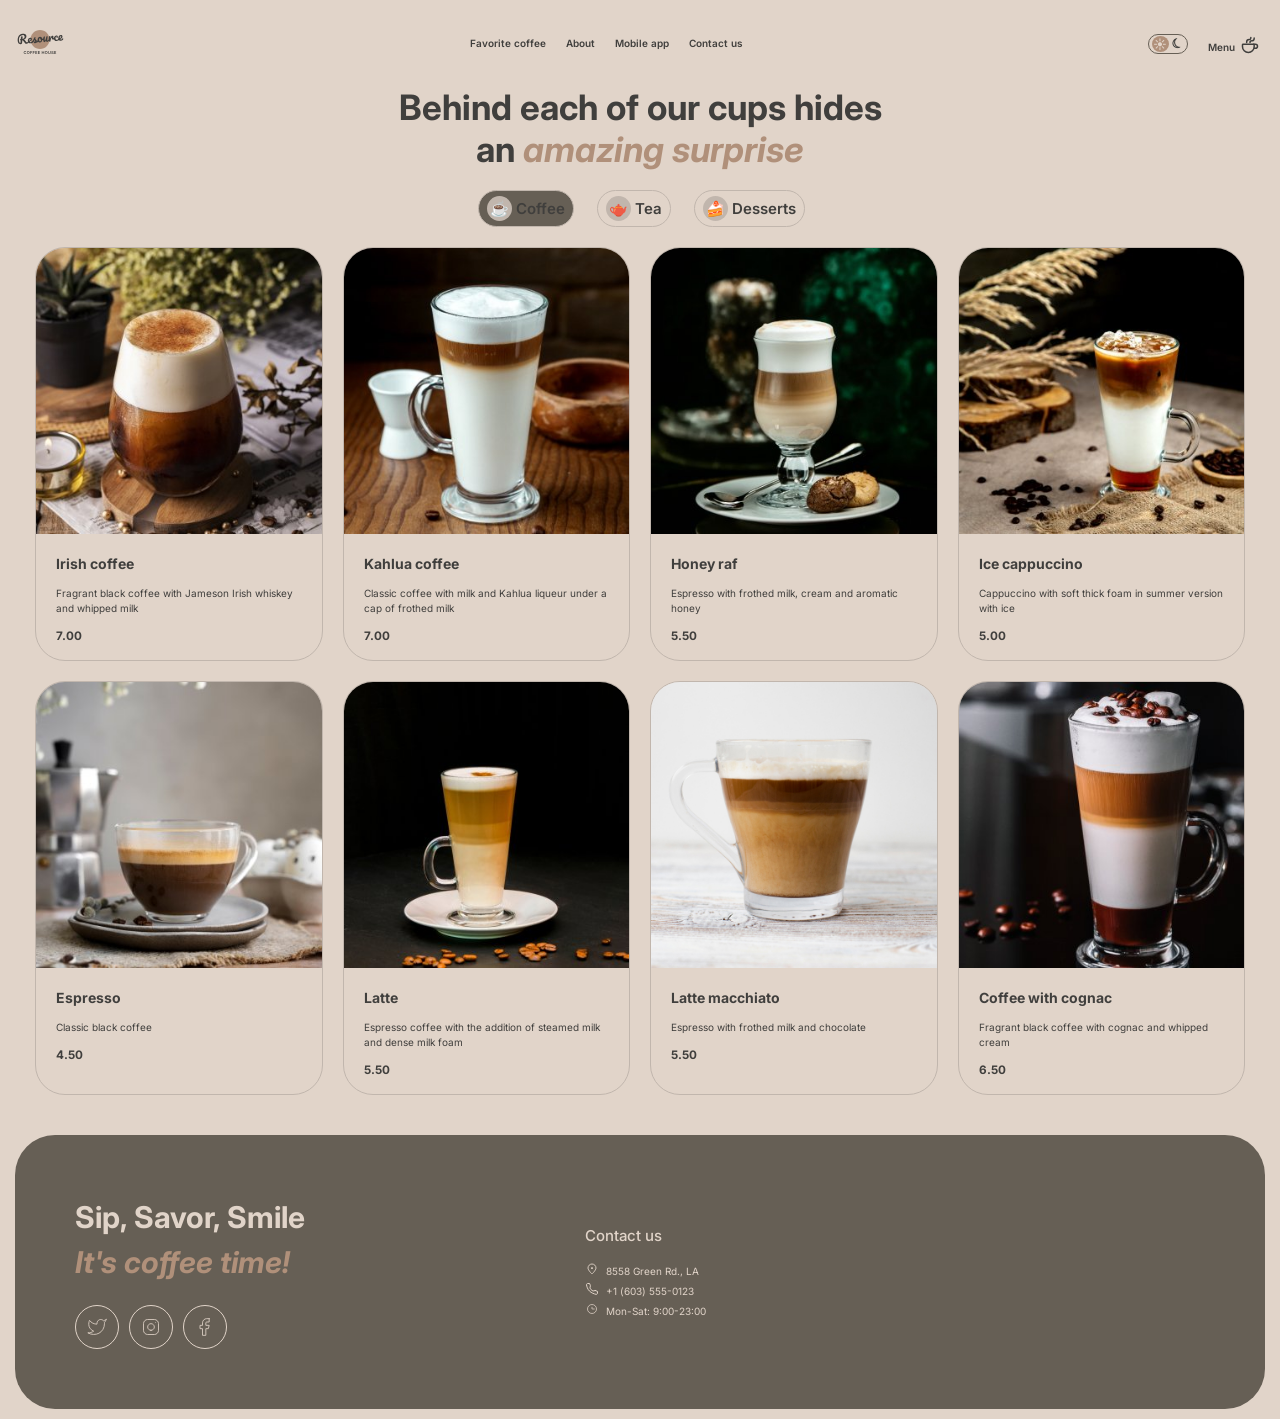
==== commit b6bb8943: "fix: close mobile button" ====
--- a/pages/menu.html
+++ b/pages/menu.html
@@ -83,10 +83,10 @@
             </label>
           </li>
           <li class="menu__nav--item">
-            <input id="tee-btn" type="radio" name="menu" class="menu__nav--input">
-            <label for="tee-btn" class="menu__nav--label">
+            <input id="tea-btn" type="radio" name="menu" class="menu__nav--input">
+            <label for="tea-btn" class="menu__nav--label">
               <span class="nav-icon">&#129750;</span>
-              <span class="nav-text">Tee</span>
+              <span class="nav-text">Tea</span>
             </label>
           </li>
           <li class="menu__nav--item">
